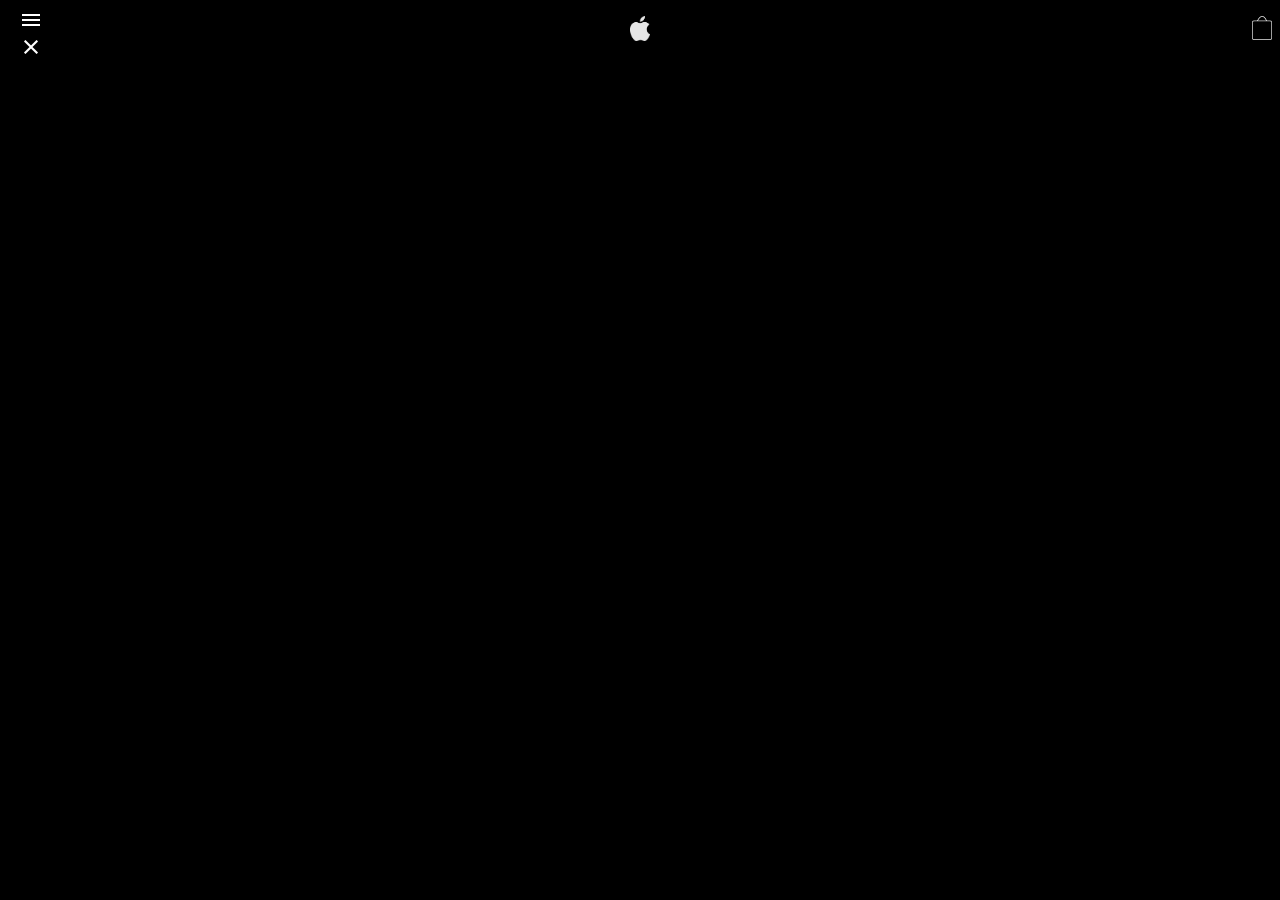
==== iphone.html @ 90f52124 "Add files via upload" ====
<!DOCTYPE html>
<html lang="en">
<head>
    <meta charset="UTF-8">
    <meta http-equiv="X-UA-Compatible" content="IE=edge">
    <meta name="viewport" content="width=device-width, initial-scale=1.0">
    <title>iPhone</title>
    <link rel="stylesheet" href="css/styles.css">
    <link rel="icon" type="ico" href="images/pngkey.com-apple-logo-png-118414.ico"/> <!-- https://www.pngkey.com/download/u2q8a9r5y3t4q8a9_apple-grey-logo-png-transparent-logo-apple-vector/ -->
    <link href="https://fonts.googleapis.com/icon?family=Material+Icons" rel="stylesheet">
</head>
<body>
    
  <button class="ham">
    <span class="menuIcon material-icons">
      menu
    </span>
    <span class="xIcon material-icons">
      close
    </span>
  </button>

    <ul class="menu">
        <input type="text" placeholder="Search apple.com">
        <div class="streep"></div>
        <div><li><a class="menuLink" href="#">Store</a></li></div>
        <div><li><a class="menuLink" href="#">Mac</a></li></div>
        <div><li><a class="menuLink" href="#">iPad</a></li></div>
        <div><li><a class="menuLink" href="iphone.html">iPhone</a></li></div>
        <div><li><a class="menuLink" href="#">Watch</a></li></div>
        <div><li><a class="menuLink" href="#">TV</a></li></div>
        <div><li><a class="menuLink" href="#">Music</a></li></div>
        <div><li><a class="menuLink" href="#">Support</a></li></div>
    </ul>

    <nav>
        <ul>
        <li><a class="hamburger" href=""><img src="images/hamburger-icoon.png" alt="Navigatie"></a></li> <!-- zelf gemaakt -->
        <li><img src="images/clipart347603.png" alt="Apple"></li> <!-- https://www.clipartmax.com/middle/m2i8i8b1G6Z5N4K9_white-apple-logo-transparent/ -->
        <li><img src="images/winkelmandapple.png" alt="Winkelmandje"></li> <!-- zelf gemaakt -->
        </ul>
    </nav>

    <script src="js/script.js"></script>
</body>
</html>
---- css/styles.css ----
:root{
--nav--color: black;
--text--color: #FFFFFF;
--text2--color: black;
--artikel3Achtergrond--color: #35283C;
--footerAchtergrond--color: #1D1D1F;
}

/********************************* Fonts ********************************/

@font-face {
    font-family: 'san-francisco';
    src: url("/Users/martin/Desktop/HVA/Jaar 2/Blok 1/FED/Eindopdracht/font/SFUIDisplay-Regular.otf") format("truetype");
}

@font-face {
    font-family: 'san-francisco-bold';
    src: url("/Users/martin/Desktop/HVA/Jaar 2/Blok 1/FED/Eindopdracht/font/SFUIDisplay-Semibold.otf") format("truetype");
}

body {
    margin: 0;
    background-color: var(--nav--color);
    cursor:url(../images/32x32_apple_texture.png), auto; /* https://minecraft.novaskin.me/skin/982513104/32x32-apple-texture */
}

/********************************* Navigatie ********************************/

nav {
    position: sticky;
    top: 0;
    z-index: 4;
    background-color: var(--nav--color);
    opacity: 90%;
    max-height: 50px;
}

nav ul {
    background-color: var(--nav--color);
    display: flex;
    justify-content: space-between;
    align-items: center;
    padding-left: .5em;
    padding-right: .5em;
    margin: 0;
}

nav ul li {
    color: white;
    list-style: none;
    flex-direction: row;
}

nav ul li img {
    width: 20px;
}

.hamburger {
    color: transparent;
}

/********************************* Menu ********************************/

.ham {
    position: fixed;
    z-index: 101;
    top: .5em;
    left: .5em;
    width: 3rem;
    height: 3rem;
    border: solid 0px;
    background: transparent;
    cursor: pointer;
}

.xIcon {
    color: white;
    display: none;
    z-index: 100;
}

.menuIcon {
    color: white;
}

input {
    width: 290px;
    border-radius: 8px;
    height: 30px;
    background-color: grey;
    color: black;
    margin-left: 3em;
}

.menu {
    position: fixed;
    top: 0;
    left: 0;
    right: 0;
    bottom: 0;
    width: 100%;
    height: 100vh;
    background: black;
    color: white;
    transform: translateY(-100%);
    transition: transform 0.2s;
    list-style: none;
    padding-top: 4em;
    padding-left: 0;
    z-index: 100;
    margin: 0;
}

.showMenu {
    transform: translateY(0);
}

ul div{
    max-width: 280px;
    border-bottom: solid 1px grey;
    margin-left: 3em;
}

.streep{
    margin-left: 0;
    min-width: 375px;
    border-bottom: solid 1px grey;
    padding-top: 1em;
}

li {
    padding: 1rem 0;
}

.menuLink {
    display: inline;
    font-size: 100%;
    font-family: 'san-francisco';
    color: white;
    text-decoration: none;
    min-width: 300px;
}

/************* https://dev.to/ljcdev/easy-hamburger-menu-with-js-2do0 ik heb het menu gemaakt aan de hand van dit artikel en mijn eigen styling daarop toegepast zodat het goed past bij de apple site ******************/

/********************************* eerste artikel ********************************/

article:first-of-type {
    margin: 0;
    position: relative;
    display: flex;
    width: 100%;
    overflow: hidden;
    justify-content: center;
    height: 670px;
    text-align: center;
}

article:first-of-type h2 {
   position: absolute;
   color: var(--text--color);
   top: 10.5em;
   font-family: 'san-francisco';
   font-size: 220%;
   white-space: pre;
}

article:first-of-type p {
    position: absolute;
    color: var(--text--color);
    top: 27.5em;
    max-width: 310px;
    font-family: 'san-francisco';
    font-size: 110%;
}

article:first-of-type button {
    position: absolute;
    top: 37em;
    max-width: 290px;
    background-color: transparent;
    padding: .5em;
    padding-left: 1em;
    padding-right: 1em;
    border: solid 2px;
    border-radius: 3em;
    color: var(--text--color);
    font-family: 'san-francisco';
    font-size: 100%;
    border-color: var(--text--color);
    transition-duration: 0.4s;
}
.nr1:hover {
    background-color: white;
    color: black;
}


/********************************* tweede artikel ********************************/

article:nth-of-type(2) {
    margin: 0;
    background-color: var(--text--color);
    position: relative;
    display: flex;
    width: 100%;
    overflow: hidden;
    justify-content: center;
    height: 630px;
    text-align: center;
}

article:nth-of-type(2) img{
    position: absolute;
    top: 30em;
    width: 375px;
    height: 175px;
    object-fit: cover;
}

article:nth-of-type(2) h2 {
    position: absolute;
    color: var(--text2--color);
    top: 1.5em;
    font-family: 'san-francisco';
    font-size: 220%;
}

article:nth-of-type(2) p {
    position: absolute;
    color: var(--text2--color);
    top: 7.5em;
    max-width: 250px;
    font-family: 'san-francisco-bold';
    font-size: 115%;
}

article:nth-of-type(2) button:first-of-type {
    position: absolute;
    top: 20em;
    left: 4em;
    background-color: transparent;
    padding: .5em;
    padding-left: 1em;
    padding-right: 1em;
    border: solid 2px;
    border-radius: 3em;
    color: var(--text2--color);
    font-family: 'san-francisco';
    font-size: 100%;
    border-color: var(--text2--color);
}

article:nth-of-type(2) button:nth-of-type(2) {
    position: absolute;
    top: 20em;
    right: 4em;
    max-width: 290px;
    background-color: transparent;
    padding: .5em;
    padding-left: 1em;
    padding-right: 1em;
    border: solid 2px;
    border-radius: 3em;
    color: var(--text2--color);
    font-family: 'san-francisco';
    font-size: 100%;
    border-color: var(--text2--color);
}

article:nth-of-type(2) .nr2:hover {
    background-color: black;
    color: white;
}

/********************************* derde artikel ********************************/

article:nth-of-type(3) {
    margin: 0;
    background-color: var(--artikel3Achtergrond--color);
    position: relative;
    display: flex;
    width: 100%;
    overflow: hidden;
    justify-content: center;
    height: 630px;
    text-align: center;
}

article:nth-of-type(3) img {
    position: absolute;
    top: 27.1em;
    width: 400px;
    object-fit: cover;
}

article:nth-of-type(3) h2 {
    position: absolute;
    color: var(--text--color);
    top: 1.5em;
    font-family: 'san-francisco';
    font-size: 220%;
}

article:nth-of-type(3) p {
    position: absolute;
    color: var(--text--color);
    top: 7.5em;
    max-width: 250px;
    font-family: 'san-francisco-bold';
    font-size: 115%;
}

article:nth-of-type(3) button:first-of-type {
    position: absolute;
    top: 20em;
    left: 4em;
    background-color: transparent;
    padding: .5em;
    padding-left: 1em;
    padding-right: 1em;
    border: solid 2px;
    border-radius: 3em;
    color: var(--text--color);
    font-family: 'san-francisco';
    font-size: 100%;
    border-color: var(--text--color);
}

article:nth-of-type(3) button:nth-of-type(2) {
    position: absolute;
    top: 20em;
    right: 4em;
    max-width: 290px;
    background-color: transparent;
    padding: .5em;
    padding-left: 1em;
    padding-right: 1em;
    border: solid 2px;
    border-radius: 3em;
    color: var(--text--color);
    font-family: 'san-francisco';
    font-size: 100%;
    border-color: var(--text--color);
}

article:nth-of-type(3) .nr1:hover {
    background-color: white;
    color: black;
}

/********************************* vierde artikel ********************************/

article:nth-of-type(4) {
    margin: 0;
    background-color: #F5F5F7;
    position: relative;
    display: flex;
    width: 100%;
    overflow: hidden;
    justify-content: center;
    height: 630px;
    text-align: center;
}

article:nth-of-type(4) img {
    position: absolute;
    top: 20em;
    width: 375px;
    object-fit: cover;
}

article:nth-of-type(4) h2 {
    position: absolute;
    color: var(--text2--color);
    top: 1em;
    font-family: 'san-francisco';
    font-size: 220%;
}

article:nth-of-type(4) p {
    position: absolute;
    color: var(--text2--color);
    top: 5.5em;
    max-width: 250px;
    font-family: 'san-francisco-bold';
    font-size: 115%;
}

article:nth-of-type(4) button:first-of-type {
    position: absolute;
    top: 17em;
    left: 4em;
    background-color: transparent;
    padding: .5em;
    padding-left: 1em;
    padding-right: 1em;
    border: solid 2px;
    border-radius: 3em;
    color: var(--text2--color);
    font-family: 'san-francisco';
    font-size: 100%;
    border-color: var(--text2--color);
}

article:nth-of-type(4) button:nth-of-type(2) {
    position: absolute;
    top: 17em;
    right: 4em;
    max-width: 290px;
    background-color: transparent;
    padding: .5em;
    padding-left: 2.3em;
    padding-right: 2.3em;
    border: solid 2px;
    border-radius: 3em;
    color: var(--text2--color);
    font-family: 'san-francisco';
    font-size: 100%;
    border-color: var(--text2--color);
}

article:nth-of-type(4) .nr2:hover {
    background-color: black;
    color: white;
}

/********************************* vierde artikel ********************************/

footer{
    margin: 0;
    padding-top: 1em;
    background-color: var(--footerAchtergrond--color);
    width: 100%;
    height: 520px;
}

footer div{
    border-bottom: solid 1px rgb(53, 53, 53);
    margin-left: auto;
    margin-right: auto;
    max-width: 340px;
    max-height: 50px;
    padding-top: .5em;
    position: relative;
}

footer div img{
    max-width: 8px;
    position: absolute;
    right: 3px;
    bottom: 10px;
}

footer div p {
    color: var(--text--color);
    font-family: 'san-francisco';
    font-size: 80%;
    margin: 0;
    padding: .5em;
}

footer p {
    color: grey;
    font-family: 'san-francisco';
    font-size: 80%;
    max-width: 340px;
    margin: 0;
    margin-top: 1em;
    padding: .5em;
    margin-left: auto;
    margin-right: auto;
}
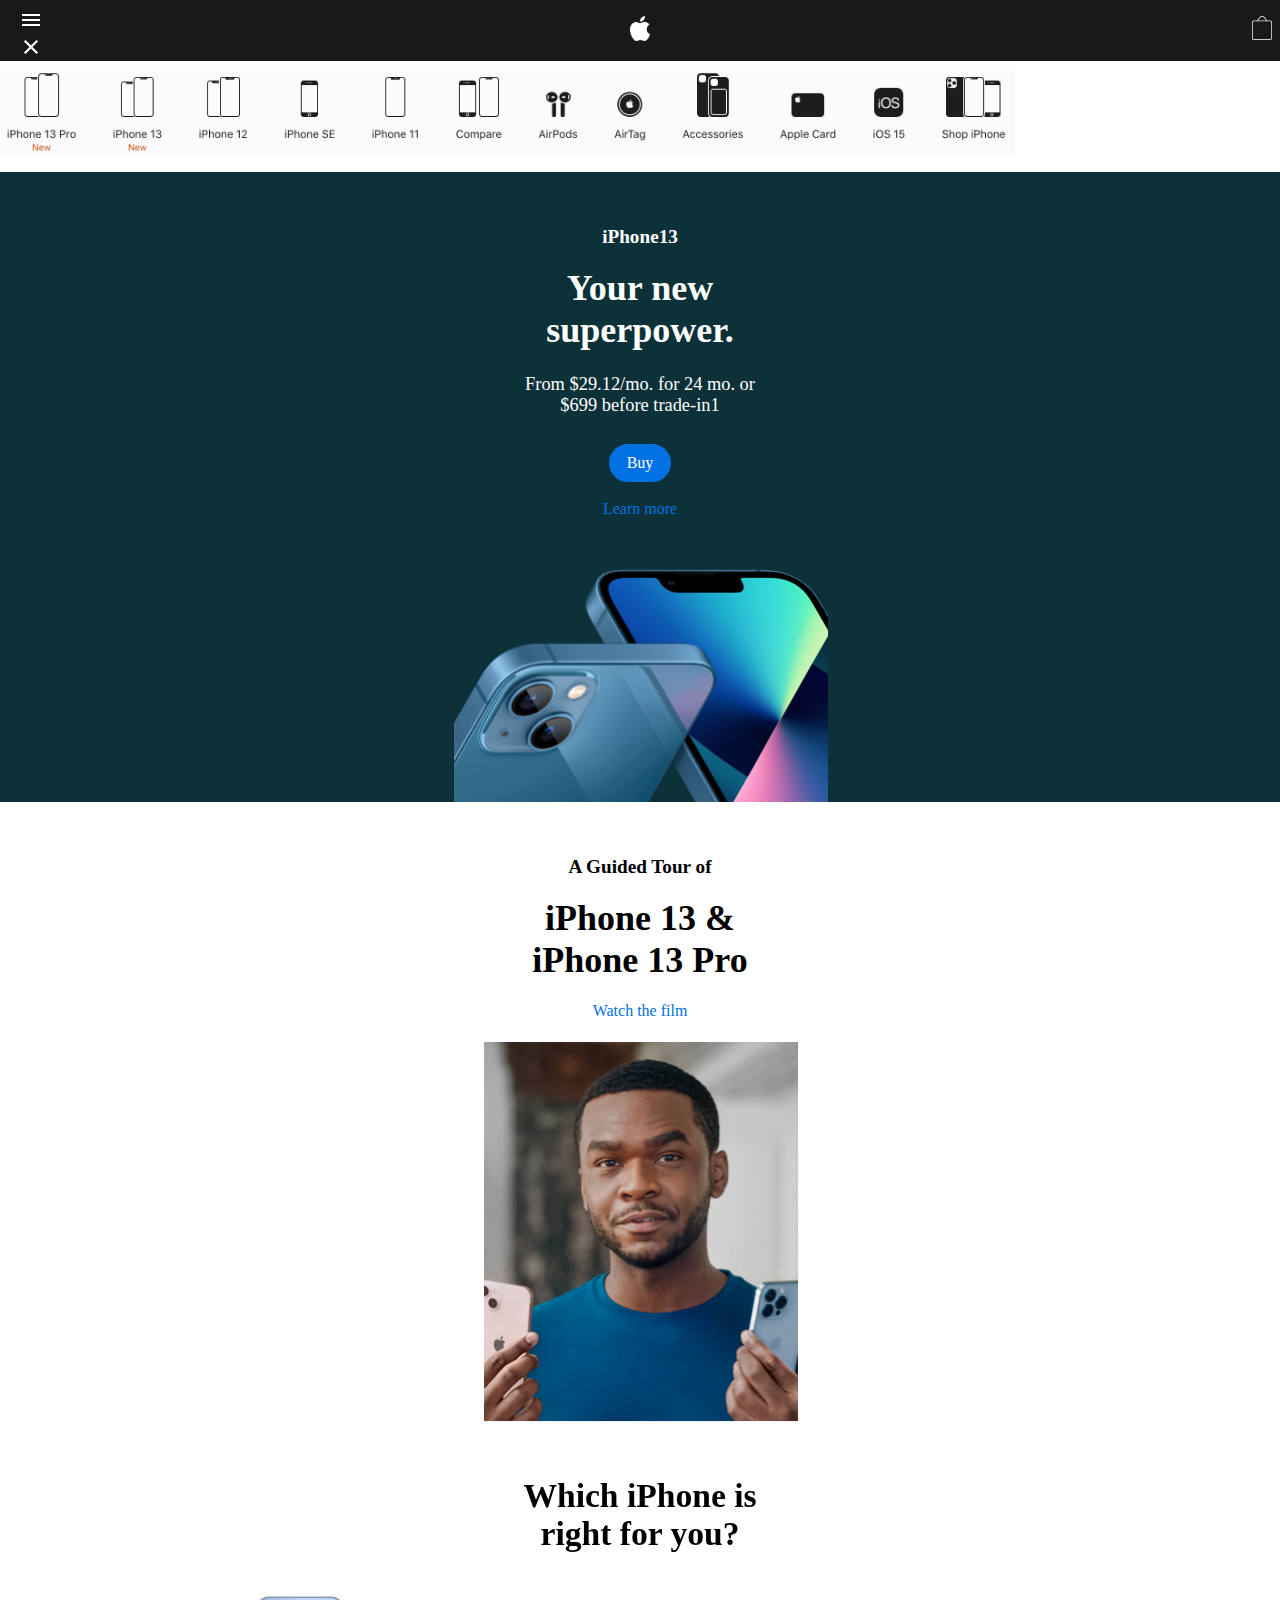
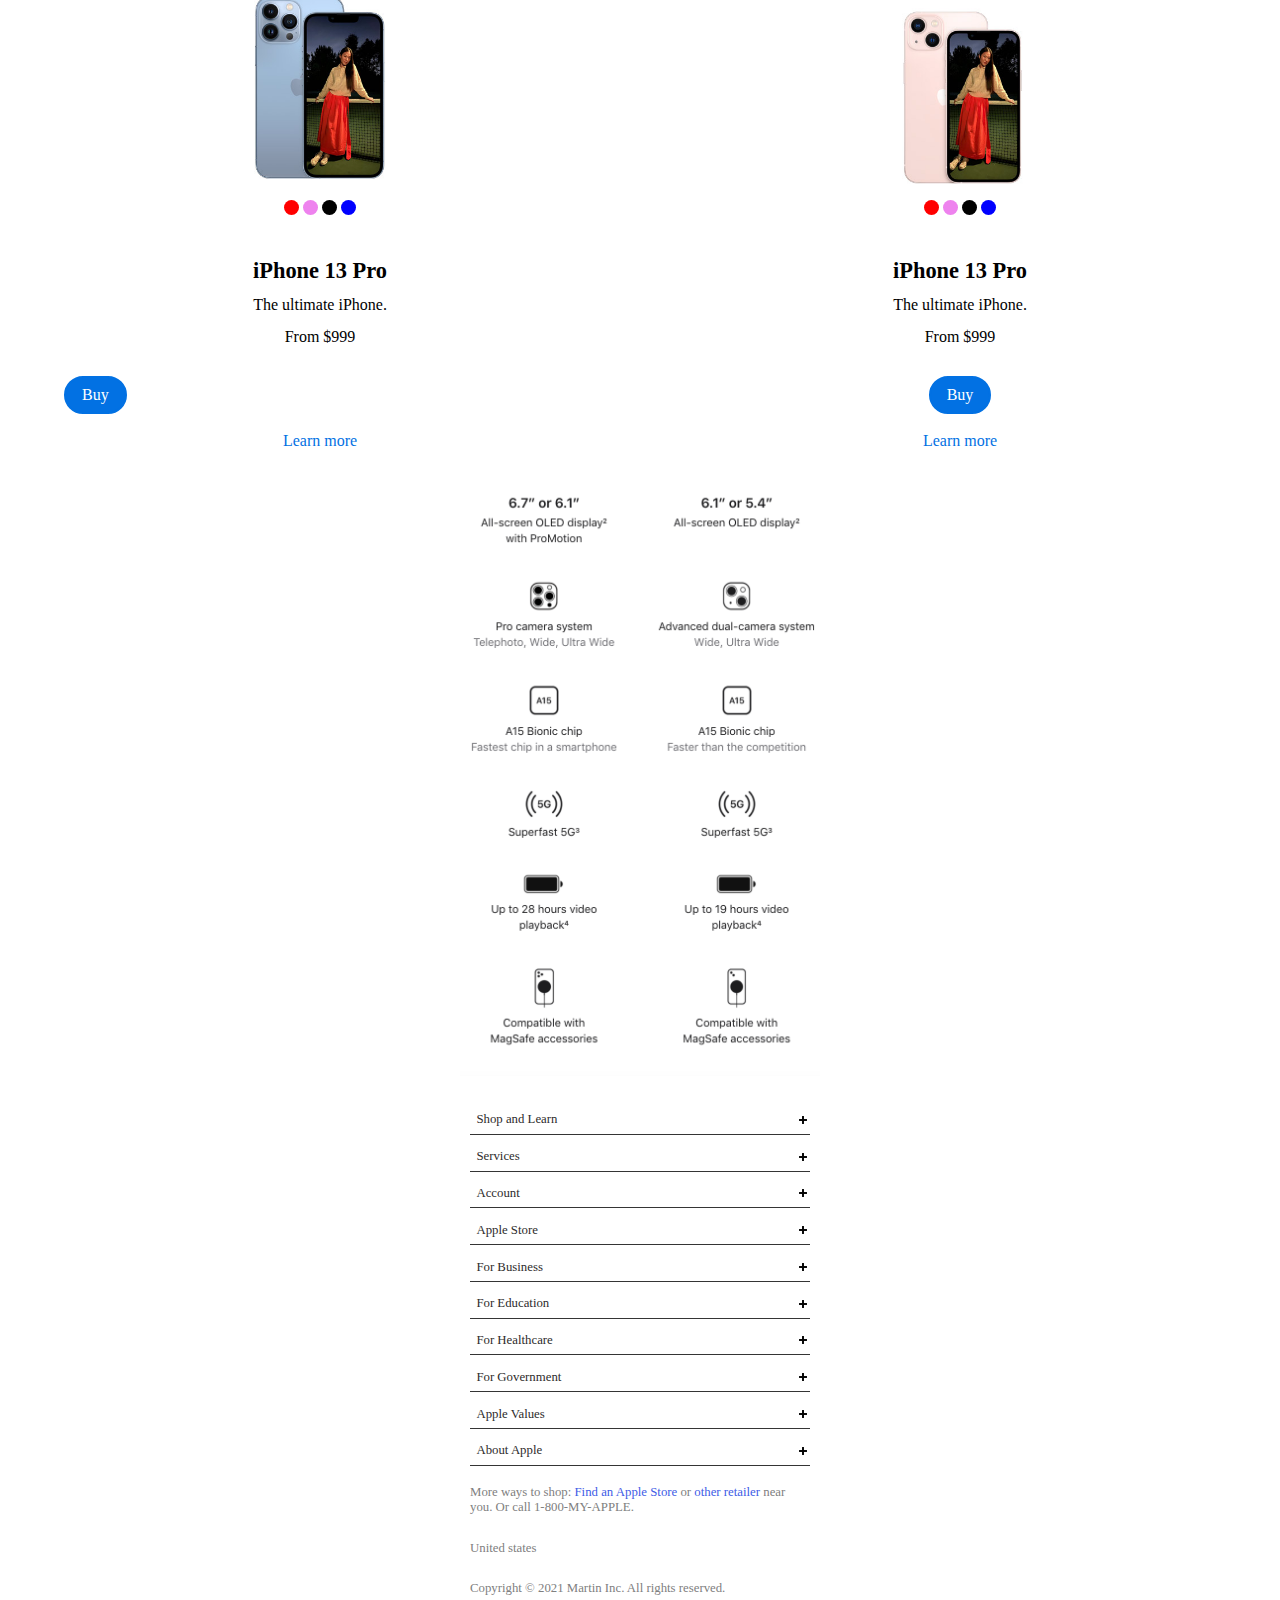
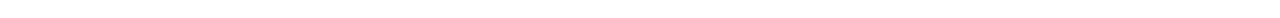
==== commit 09049fcf: "Add files via upload" ====
--- a/iphone.html
+++ b/iphone.html
@@ -9,7 +9,7 @@
     <link rel="icon" type="ico" href="images/pngkey.com-apple-logo-png-118414.ico"/> <!-- https://www.pngkey.com/download/u2q8a9r5y3t4q8a9_apple-grey-logo-png-transparent-logo-apple-vector/ -->
     <link href="https://fonts.googleapis.com/icon?family=Material+Icons" rel="stylesheet">
 </head>
-<body>
+<body class="iphone">
     
   <button class="ham">
     <span class="menuIcon material-icons">
@@ -36,11 +36,90 @@
     <nav>
         <ul>
         <li><a class="hamburger" href=""><img src="images/hamburger-icoon.png" alt="Navigatie"></a></li> <!-- zelf gemaakt -->
-        <li><img src="images/clipart347603.png" alt="Apple"></li> <!-- https://www.clipartmax.com/middle/m2i8i8b1G6Z5N4K9_white-apple-logo-transparent/ -->
+        <li><a href="index.html"><img src="images/clipart347603.png" alt="Apple"></a></li> <!-- https://www.clipartmax.com/middle/m2i8i8b1G6Z5N4K9_white-apple-logo-transparent/ -->
         <li><img src="images/winkelmandapple.png" alt="Winkelmandje"></li> <!-- zelf gemaakt -->
         </ul>
     </nav>
 
+    <li class="zonder_class_stylde_hij_andere_elementen">
+    <img class="zonder_class_stylde_hij_andere_elementen_ik_werd_er_gek_van_dus_heb_ik_het_zo_maar_opgelost" src="images/Schermafbeelding 2021-10-04 om 14.52.13.png" alt="">
+    </li>
+
+    <article>
+       <img src="images/Schermafbeelding 2021-10-05 om 12.47.09.png" alt="Foto van meerdere ipads "> <!--https://www.apple.com/nl/ipad/ -->
+      <h6>iPhone13</h6>
+      <h2>Your new
+superpower.</h2>
+      <p>From $29.12/mo. for 24 mo. or $699 before trade‑in1</p>
+      <button>Buy</button>
+      <button>Learn more</button>
+    </article>
+
+    <article>
+      <img src="images/Schermafbeelding 2021-10-05 om 13.53.09.png" alt="Foto van meerdere ipads "> <!--https://www.apple.com/nl/ipad/ -->
+      <h6>A Guided Tour of</h6>
+      <h2>iPhone 13 &
+iPhone 13 Pro</h2>
+      <button>Watch the film</button>
+    </article>
+
+    <article id="sidebyside">
+
+      <h2 class="titelsidebyside">Which iPhone is right for you?</h2>
+
+      <article class="sidebyside1">
+        <img src="images/Schermafbeelding 2021-10-05 om 14.29.29.png" alt="iphone 13 pro foto"> <!--https://www.apple.com/iphone/ -->
+        <div class="bolletjes">
+        <div class="bol1"></div>
+        <div class="bol2"></div>
+        <div class="bol3"></div>
+        <div class="bol4"></div>
+        </div>
+        <h3>iPhone 13 Pro</h3>
+        <p>The ultimate iPhone.</p>
+        <p>From $999</p>
+        <button>Buy</button>
+        <button>Learn more</button>
+      </article>
+
+      <article class="sidebyside2">
+        <img src="images/Schermafbeelding 2021-10-05 om 14.29.22.png" alt="iPhone 13 foto"> <!--https://www.apple.com/iphone/ -->
+        <div class="bolletjes">
+        <div class="bol1"></div>
+        <div class="bol2"></div>
+        <div class="bol3"></div>
+        <div class="bol4"></div>
+        </div>
+        <h3>iPhone 13 Pro</h3>
+        <p>The ultimate iPhone.</p>
+        <p>From $999</p>
+        <button>Buy</button>
+        <button>Learn more</button>
+      </article>
+
+      <img class="replace" src="images/Schermafbeelding 2021-10-05 om 15.56.53.png" alt="specs iphone 13"> <!--https://www.apple.com/iphone/ -->
+
+    </article>
+
+    <footer class="iphonepagina">
+        <div>
+          <p>Shop and Learn</p>
+          <img src="images/plusje1.png" alt="Plus"> <!-- https://toppng.com/show_download/349163/website-add-ons-inquire-now-plus-transparent-white/large -->
+        </div> 
+        <div><p>Services</p><img src="images/plusje1.png" alt="Plus"></div>
+        <div><p>Account</p><img src="images/plusje1.png" alt="Plus"></div>
+        <div><p>Apple Store</p><img src="images/plusje1.png" alt="Plus"></div>
+        <div><p>For Business</p><img src="images/plusje1.png" alt="Plus"></div>
+        <div><p>For Education</p><img src="images/plusje1.png" alt="Plus"></div>
+        <div><p>For Healthcare</p><img src="images/plusje1.png" alt="Plus"></div>
+        <div><p>For Government</p><img src="images/plusje1.png" alt="Plus"></div>
+        <div><p>Apple Values</p><img src="images/plusje1.png" alt="Plus"></div>
+        <div><p>About Apple</p><img src="images/plusje1.png" alt="Plus"></div>
+        <p>More ways to shop: <span style="color: rgb(62, 92, 230)">Find an Apple Store</span> or <span style="color: rgb(62, 92, 230)">other retailer</span> near you. Or call 1-800-MY-APPLE.</p>
+        <p>United states</p>
+        <p>Copyright © 2021 Martin Inc. All rights reserved.</p>
+    </footer>
+
     <script src="js/script.js"></script>
 </body>
 </html>--- a/css/styles.css
+++ b/css/styles.css
@@ -152,6 +152,7 @@
     width: 100%;
     overflow: hidden;
     justify-content: center;
+    align-items: center;
     height: 670px;
     text-align: center;
 }
@@ -193,6 +194,11 @@
 .nr1:hover {
     background-color: white;
     color: black;
+}
+
+article:first-of-type img {
+    position: absolute;
+    height: 670px;
 }
 
 
@@ -470,4 +476,321 @@
     padding: .5em;
     margin-left: auto;
     margin-right: auto;
-}+}
+
+/********************************* Iphone pagina ********************************/
+
+.zonder_class_stylde_hij_andere_elementen {
+    display: flex;
+    overflow-x: scroll;
+}
+
+.zonder_class_stylde_hij_andere_elementen_ik_werd_er_gek_van_dus_heb_ik_het_zo_maar_opgelost {
+    height: 90px;
+}
+
+.iphone {
+    background-color: white;
+}
+
+/********************************* eerste artikel ********************************/
+
+.iphone article:nth-of-type(1){
+    margin: 0;
+    background-color: #0D3139;
+    position: relative;
+    display: flex;
+    width: 100%;
+    overflow: hidden;
+    justify-content: center;
+    height: 630px;
+    text-align: center;
+}
+
+.iphone article:nth-of-type(1) img {
+    position: absolute;
+    top: 24em;
+    width: 375px;
+    object-fit: cover;
+    height: auto;
+}
+
+.iphone article:nth-of-type(1) h6 {
+    position: absolute;
+    color: var(--text--color);
+    top: .5em;
+    font-family: 'san-francisco';
+    font-size: 120%;
+}
+
+.iphone article:nth-of-type(1) h2 {
+    position: absolute;
+    color: var(--text--color);
+    top: 1.8em;
+    font-family: 'san-francisco';
+    font-size: 225%;
+    white-space: pre;
+}
+
+.iphone article:nth-of-type(1) p {
+    position: absolute;
+    color: var(--text--color);
+    top: 10em;
+    max-width: 250px;
+    font-family: 'san-francisco';
+    font-size: 115%;
+}
+
+.iphone article:nth-of-type(1) button:first-of-type {
+    position: absolute;
+    top: 17em;
+    background-color: #0271E3;
+    padding: .5em;
+    padding-left: 1em;
+    padding-right: 1em;
+    border: solid 2px;
+    border-radius: 3em;
+    color: white;
+    font-family: 'san-francisco';
+    font-size: 100%;
+    border-color: #0271E3;
+}
+
+.iphone article:nth-of-type(1) button:nth-of-type(2) {
+    position: absolute;
+    top: 20em;
+    border: none;
+    color: #0271E3;
+
+}
+
+.iphone article:nth-of-type(1) .nr2:hover {
+    background-color: black;
+    color: white;
+}
+
+/********************************* tweede artikel ********************************/
+
+.iphone article:nth-of-type(2) {
+    margin: 0;
+    background-color: white;
+    position: relative;
+    display: flex;
+    width: 100%;
+    overflow: hidden;
+    justify-content: center;
+    height: 630px;
+    text-align: center;
+}
+
+.iphone article:nth-of-type(2) img {
+    position: absolute;
+    top: 15em;
+    width: 315px;
+    height: 410px;
+    object-fit: cover;
+    height: auto;
+}
+
+.iphone article:nth-of-type(2) h6 {
+    position: absolute;
+    color: var(--text2--color);
+    top: .5em;
+    font-family: 'san-francisco';
+    font-size: 120%;
+}
+
+.iphone article:nth-of-type(2) h2 {
+    position: absolute;
+    color: var(--text2--color);
+    top: 1.8em;
+    font-family: 'san-francisco';
+    font-size: 225%;
+    white-space: pre;
+}
+
+.iphone article:nth-of-type(2) button:first-of-type {
+    position: absolute;
+    top: 12em;
+    left: auto;
+    background-color: transparent;
+    padding: .5em;
+    padding-left: 1em;
+    padding-right: 1em;
+    border: none;
+    color: #0271E3;
+    font-family: 'san-francisco';
+    font-size: 100%;
+}
+
+/********************************* derde artikel ********************************/
+
+#sidebyside {
+    height: 1250px;
+    background-color: white;
+}
+
+#sidebyside .titelsidebyside {
+    color: black;
+    font-family: 'san-francisco';
+    z-index: 4;
+    top: .5em;
+    max-width: 255px;
+    font-size: 210%;
+}
+
+#sidebyside .sidebyside1 {
+    background-color: white;
+}
+
+#sidebyside .sidebyside2 {
+    background-color: white;
+}
+
+#sidebyside .sidebyside1 img {
+    position: absolute;
+    top: 10em;
+    width: 150px;
+}
+
+#sidebyside .sidebyside2 img {
+    position: absolute;
+    top: 10em;
+    width: 150px;
+}
+
+#sidebyside .sidebyside1 h3 {
+    position: absolute;
+    top: 18em;
+    font-family: 'san-francisco';
+    font-size: 140%;
+}
+
+#sidebyside .sidebyside1 p:first-of-type {
+    position: absolute;
+    top: 28em;
+    font-family: 'san-francisco';
+    font-size: 100%;
+    color: black;
+}
+
+#sidebyside .sidebyside1 p:nth-of-type(2) {
+    position: absolute;
+    top: 30em;
+    font-family: 'san-francisco';
+    font-size: 100%;
+    color: black;
+}
+
+#sidebyside .sidebyside1 button:first-of-type {
+    position: absolute;
+    top: 34em;
+}
+
+#sidebyside .sidebyside1 button:nth-of-type(2) {
+    position: absolute;
+    top: 37em;
+    left: auto;
+    right: auto;
+}
+
+#sidebyside .sidebyside2 h3 {
+    position: absolute;
+    top: 18em;
+    font-family: 'san-francisco';
+    font-size: 140%;
+}
+
+#sidebyside .sidebyside2 p:first-of-type {
+    position: absolute;
+    top: 28em;
+    font-family: 'san-francisco';
+    font-size: 100%;
+    color: black;
+}
+
+#sidebyside .sidebyside2 p:nth-of-type(2) {
+    position: absolute;
+    top: 30em;
+    font-family: 'san-francisco';
+    font-size: 100%;
+    color: black;
+}
+
+#sidebyside .sidebyside2 button:first-of-type {
+    position: absolute;
+    top: 34em;
+    background-color: #0271E3;
+    padding: .5em;
+    padding-left: 1em;
+    padding-right: 1em;
+    border: solid 2px;
+    border-radius: 3em;
+    color: white;
+    font-family: 'san-francisco';
+    font-size: 100%;
+    border-color: #0271E3;
+}
+
+#sidebyside .sidebyside2 button:nth-of-type(2) {
+    position: absolute;
+    top: 37em;
+    left: auto;
+    right: auto;
+    border: none;
+    color: #0271E3;
+}
+
+/********************************* Kleurenbolletjes ********************************/
+
+.bolletjes {
+    position: absolute;
+    top: 23em;
+}
+
+.bol1{
+    width: 15px;
+    height: 15px;
+    background-color: red;
+    border-radius: 100px;
+    display: inline-block;
+}
+
+.bol2 {
+    width: 15px;
+    height: 15px;
+    background-color: violet;
+    border-radius: 100px;
+    display: inline-block;
+}
+
+.bol3 {
+    width: 15px;
+    height: 15px;
+    background-color: black;
+    border-radius: 100px;
+    display: inline-block;
+}
+
+.bol4 {
+    width: 15px;
+    height: 15px;
+    background-color: blue;
+    border-radius: 100px;
+    display: inline-block;
+}
+
+.iphonepagina {
+    background-color: white;
+}
+
+.iphonepagina div p {
+    color: rgb(46, 44, 44);
+}
+
+#sidebyside .replace {
+    position: absolute;
+    max-width: 360px;
+    top: 40em;
+    margin-bottom: 3em;
+}
